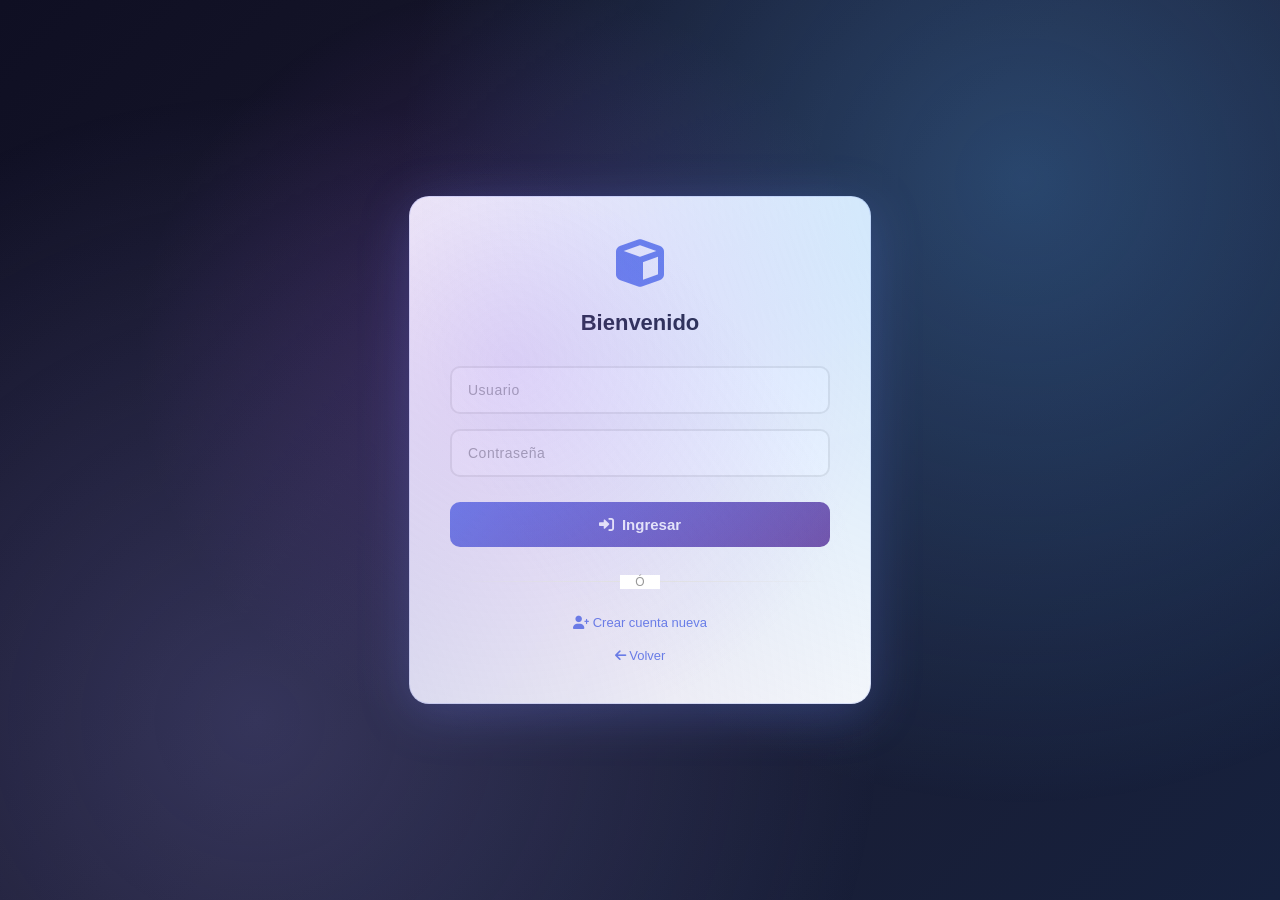
==== ingreso.html @ 23f72bc3 "Cambios agregue ingreso.html y ahgregue historial" ====
<!DOCTYPE html>
<html lang="es">

<head>
    <meta charset="UTF-8">
    <meta name="viewport" content="width=device-width, initial-scale=1.0">
    <title>Ingreso - Vector Prisma</title>
    <!--Estilos para concordancia-->
    <link rel="stylesheet" href="index.css">
    <link rel="stylesheet" href="animacion_index.css">
    <link rel="stylesheet" href="Sender.css">
    <link rel="stylesheet" href="Registro_usuario.css">
    
    <!-- Font Awesome para íconos -->
    <link rel="stylesheet" href="https://cdnjs.cloudflare.com/ajax/libs/font-awesome/6.0.0/css/all.min.css">
    
    <style>
        body.seccion-entrada {
            display: flex;
            justify-content: center;
            align-items: center;
            min-height: 100vh;
            background: linear-gradient(135deg, #0f0f23 0%, #1a1a2e 50%, #16213e 100%);
        }
        
        .contenedor_ingreso {
            background: rgba(255, 255, 255, 0.98);
            padding: 40px;
            border-radius: 20px;
            box-shadow: 0 10px 50px rgba(102, 126, 234, 0.3);
            width: 100%;
            max-width: 380px;
            text-align: center;
            border: 1px solid rgba(102, 126, 234, 0.2);
        }
        
        .contenedor_ingreso .logo {
            font-size: 48px;
            color: #667eea;
            margin-bottom: 10px;
        }
        
        .contenedor_ingreso h2 {
            color: #1a1a2e;
            margin-bottom: 30px;
            font-size: 22px;
            font-weight: 600;
        }
        
        .contenedor_ingreso .chat_input {
            width: 100%;
            padding: 14px 16px;
            margin-bottom: 15px;
            border: 2px solid #e8e8e8;
            border-radius: 10px;
            font-size: 14px;
            transition: all 0.3s ease;
            box-sizing: border-box;
            background: #fff;
            color: #1a1a2e;
        }
        
        .contenedor_ingreso .chat_input:focus {
            border-color: #667eea;
            outline: none;
            box-shadow: 0 0 0 3px rgba(102, 126, 234, 0.15);
            background: #fff;
        }
        
        .contenedor_ingreso .chat_input::placeholder {
            color: #aaa;
        }
        
        .contenedor_ingreso .boton-ingresar {
            width: 100%;
            padding: 14px;
            background: linear-gradient(135deg, #667eea 0%, #764ba2 100%);
            color: white;
            border: none;
            border-radius: 10px;
            font-size: 15px;
            font-weight: 600;
            cursor: pointer;
            transition: all 0.3s ease;
            margin-top: 10px;
            display: flex;
            align-items: center;
            justify-content: center;
            gap: 8px;
        }
        
        .contenedor_ingreso .boton-ingresar:hover {
            transform: translateY(-2px);
            box-shadow: 0 5px 20px rgba(102, 126, 234, 0.4);
        }
        
        .contenedor_ingreso .boton-ingresar:active {
            transform: translateY(0);
        }
        
        .contenedor_ingreso .boton-ingresar:disabled {
            background: #ccc;
            cursor: not-allowed;
            transform: none;
            box-shadow: none;
        }
        
        .contenedor_ingreso a {
            display: block;
            text-align: center;
            font-size: 13px;
            color: #667eea;
            text-decoration: none;
            margin-top: 18px;
            transition: color 0.3s ease;
            font-weight: 500;
        }
        
        .contenedor_ingreso a:hover {
            color: #764ba2;
            text-decoration: underline;
        }
        
        .contenedor_ingreso .divider {
            margin: 25px 0;
            position: relative;
            text-align: center;
        }
        
        .contenedor_ingreso .divider::before {
            content: '';
            position: absolute;
            left: 0;
            top: 50%;
            width: 100%;
            height: 1px;
            background: linear-gradient(90deg, transparent, #e0e0e0, transparent);
        }
        
        .contenedor_ingreso .divider span {
            background: #fff;
            padding: 0 15px;
            color: #999;
            font-size: 12px;
            position: relative;
        }
        
        .contenedor_ingreso .mensaje-error {
            color: #e74c3c;
            font-size: 13px;
            margin-bottom: 15px;
            padding: 10px;
            border-radius: 8px;
            background: rgba(231, 76, 60, 0.1);
            display: none;
        }
        
        .contenedor_ingreso .mensaje-error.visible {
            display: block;
        }
        
        .contenedor_ingreso .loading {
            display: inline-block;
            width: 16px;
            height: 16px;
            border: 2px solid #ffffff;
            border-radius: 50%;
            border-top-color: transparent;
            animation: spin 0.8s linear infinite;
        }
        
        @keyframes spin {
            to { transform: rotate(360deg); }
        }
    </style>
</head>

<body class="seccion-entrada">
    
    <div id="sistema_operativo"></div>
    <div class="contenedor_ingreso">
        <div class="logo">
            <i class="fas fa-cube"></i>
        </div>
        <h2>Bienvenido</h2>
        
        <div id="mensaje-error" class="mensaje-error"></div>
        
        <input type="text" id="ingreso_usuario" placeholder="Usuario" class="chat_input">
        <input type="password" id="ingreso_pass" placeholder="Contraseña" class="chat_input">

        <button id="boton-ingresar" class="boton-ingresar" onclick="ejecutarIngreso()">
            <i class="fas fa-sign-in-alt"></i> <span>Ingresar</span>
        </button>

        <div class="divider">
            <span>Ó</span>
        </div>

        <a href="Registro_usuario.html">
            <i class="fas fa-user-plus"></i> Crear cuenta nueva
        </a>
        
        <a href="index.html">
            <i class="fas fa-arrow-left"></i> Volver
        </a>
    </div>
    
    <script src="conexionbdAdominio.js"></script>
    <script>
        async function ejecutarIngreso() {
            const usuario = document.getElementById('ingreso_usuario').value.trim();
            const pass = document.getElementById('ingreso_pass').value.trim();
            const boton = document.getElementById('boton-ingresar');
            const mensajeError = document.getElementById('mensaje-error');
            
            // Resetear mensaje de error
            mensajeError.classList.remove('visible');
            mensajeError.textContent = '';
            
            if (!usuario || !pass) {
                mensajeError.textContent = 'Por favor complete todos los campos';
                mensajeError.classList.add('visible');
                return;
            }
            
            // Mostrar estado de carga
            boton.disabled = true;
            boton.innerHTML = '<span class="loading"></span> Verificando...';
            
            try {
                // Verificar credenciales usando la función de la base de datos
                const esValido = await window.verificarCredenciales(usuario, pass);
                
                if (esValido) {
                    // Credenciales correctas - redirigir
                    window.location.href = 'index.html';
                } else {
                    // Credenciales incorrectas
                    mensajeError.textContent = 'Usuario o contraseña incorrectos';
                    mensajeError.classList.add('visible');
                }
            } catch (error) {
                console.error('Error en el login:', error);
                mensajeError.textContent = 'Error de conexión. Por favor intente más tarde.';
                mensajeError.classList.add('visible');
            } finally {
                // Restaurar botón
                boton.disabled = false;
                boton.innerHTML = '<i class="fas fa-sign-in-alt"></i> <span>Ingresar</span>';
            }
        }
        
        // Permitir enter para enviar
        document.getElementById('ingreso_pass').addEventListener('keypress', function(e) {
            if (e.key === 'Enter') {
                ejecutarIngreso();
            }
        });
        
        // También permitir enter en el usuario
        document.getElementById('ingreso_usuario').addEventListener('keypress', function(e) {
            if (e.key === 'Enter') {
                ejecutarIngreso();
            }
        });
    </script>
</body>

</html>
---- index.css ----
/* ========================
   ESTILOS PRINCIPALES - Vector Prisma
   Paleta de colores: Gradientes modernos con efectos 3D
   ======================== */

body {
    margin: 0;
    height: 100vh;
    background: linear-gradient(135deg, #0f0c29 0%, #302b63 50%, #24243e 100%);
    background-size: 400% 400%;
    animation: gradientShift 15s ease infinite;
    overflow-x: hidden;
    font-family: 'Segoe UI', 'Roboto', Tahoma, Verdana, sans-serif;
}

/* Animación de gradiente de fondo */
@keyframes gradientShift {
    0% {
        background-position: 0% 50%;
    }

    50% {
        background-position: 100% 50%;
    }

    100% {
        background-position: 0% 50%;
    }
}

/* Animación slideUp */
@keyframes slideUp {
    from {
        opacity: 0;
        transform: translateY(20px);
    }

    to {
        opacity: 1;
        transform: translateY(0);
    }
}

/* Partículas flotantes de fondo */
body::before {
    content: '';
    position: fixed;
    top: 0;
    left: 0;
    width: 100%;
    height: 100%;
    background:
        radial-gradient(circle at 20% 80%, rgba(120, 119, 198, 0.3) 0%, transparent 50%),
        radial-gradient(circle at 80% 20%, rgba(79, 172, 254, 0.3) 0%, transparent 50%),
        radial-gradient(circle at 40% 40%, rgba(168, 85, 247, 0.2) 0%, transparent 40%);
    pointer-events: none;
    z-index: 0;
}

/* Estado de conexión */
#estado {
    position: fixed;
    top: 20px;
    right: 20px;
    padding: 10px 25px;
    background: linear-gradient(135deg, #ff6b6b, #ee5a5a);
    color: white;
    font-weight: 700;
    font-size: 0.9em;
    border-radius: 25px;
    box-shadow: 0 4px 15px rgba(255, 107, 107, 0.4);
    z-index: 1001;
    text-transform: uppercase;
    letter-spacing: 1px;
}

/* Contenedor principal - MODIFICADO para mejor distribución vertical */
#interfaz-operativa {
    position: fixed;
    top: 0;
    left: 0;
    width: 100%;
    height: 100vh;
    display: flex;
    flex-direction: column;
    justify-content: flex-start;
    align-items: center;
    padding-top: 80px;
    padding-bottom: 120px;
    box-sizing: border-box;
}

/* ========================
   BOTÓN DE REGISTRO
   ======================== */

.boton-registro-destacado {
    position: fixed;
    top: 25px;
    left: 25px;
    display: flex;
    align-items: center;
    gap: 10px;
    padding: 14px 28px;
    font-size: 0.95em;
    font-weight: 700;
    color: white;
    background: linear-gradient(135deg, #667eea 0%, #764ba2 100%);
    border: none;
    border-radius: 50px;
    cursor: pointer;
    transition: all 0.3s ease;
    box-shadow: 0 6px 20px rgba(102, 126, 234, 0.5);
    z-index: 1000;
}

.boton-registro-destacado:hover {
    transform: translateY(-3px);
    box-shadow: 0 12px 35px rgba(102, 126, 234, 0.7);
}

.boton-registro-destacado i {
    font-size: 1.1em;
}

/* ========================
   PANEL DE RESPUESTAS - CORREGIDO: arriba, grande y centrado
   ======================== */

.Panel_Answers {
    position: fixed;
    top: 50%;
    left: 50%;
    transform: translate(-50%, -50%);
    width: 100%;
    max-width: 800px;
    max-height: 80vh;
    overflow-y: auto;
    padding: 35px;
    background: linear-gradient(135deg, rgba(45, 45, 80, 0.98) 0%, rgba(30, 30, 60, 0.98) 100%);
    backdrop-filter: blur(20px);
    border-radius: 25px;
    border: 2px solid rgba(102, 126, 234, 0.4);
    box-shadow: 0 20px 60px rgba(0, 0, 0, 0.6);
    display: none;
    z-index: 998;
    animation: slideIn 0.4s ease-out;
}

@keyframes slideIn {
    from {
        opacity: 0;
        transform: translate(-50%, -50%) scale(0.9);
    }

    to {
        opacity: 1;
        transform: translate(-50%, -50%) scale(1);
    }
}

.Panel_Answers::-webkit-scrollbar {
    width: 10px;
}

.Panel_Answers::-webkit-scrollbar-track {
    background: rgba(255, 255, 255, 0.1);
    border-radius: 5px;
}

.Panel_Answers::-webkit-scrollbar-thumb {
    background: linear-gradient(135deg, #667eea, #764ba2);
    border-radius: 5px;
}

.Identificador_tarea {
    font-size: 18px;
    font-weight: 500;
    color: #fff;
    padding-bottom: 15px;
    border-bottom: 2px solid rgba(255, 255, 255, 0.2);
    line-height: 1.8;
    white-space: pre-wrap;
    word-wrap: break-word;
}

/* ========================
   CONTENEDOR DE CHAT
   ======================== */

.contenedor_chat {
    position: relative;
    display: flex;
    align-items: center;
    gap: 10px;
    width: 120%;
    max-width: 800px;
    padding: 10px 2px 1px 2px;
    background: linear-gradient(135deg, rgba(255, 255, 255, 0.18) 0%, rgba(255, 255, 255, 0.1) 100%);
    backdrop-filter: blur(20px);
    border-radius: 60px;
    border: 1px solid rgba(255, 255, 255, 0.25);
    box-shadow: 0 10px 40px rgba(0, 0, 0, 0.4);
    margin-top: 550px;
    /*Variable para bajar el cuadro de escribir de usuario en la pantalla*/
    margin-left: 30%;
    pointer-events: auto;
    animation: slideUp 0.4s ease-out;
}

.contenedor_chat:hover {
    box-shadow: 0 15px 50px rgba(0, 0, 0, 0.5);
    transform: translateY(-3px);
    border-color: rgba(255, 255, 255, 0.4);
}

/* Contenedor del input */
.Contain_Input_chat {
    flex: 1;
    width: 100%;
    position: relative;
}

/* Contenedor principal de la barra (el óvalo) */
.input_container {
    display: flex;
    align-items: center;
    background: rgba(255, 255, 255, 0.07);
    /* Efecto cristal */
    backdrop-filter: blur(15px);
    /* Desfoque de fondo */
    border: 1px solid rgba(255, 255, 255, 0.15);
    border-radius: 40px;
    padding: 8px 25px;
    box-shadow: 0 8px 32px 0 rgba(0, 0, 0, 0.37);
    transition: all 0.3s ease;
}

/* Mejora al pasar el mouse o escribir */
.input_container:focus-within {
    background: rgba(255, 255, 255, 0.12);
    border: 1px solid rgba(255, 255, 255, 0.3);
    box-shadow: 0 8px 32px 0 rgba(100, 100, 255, 0.2);
    /* Brillo sutil azulado */
}

/* Tu input con altura reducida */
.chat_input {
    flex: 1;
    width: 100%;
    padding: 10px 0;
    /* Reducimos de 15px a 8px para que sea más delgado */
    border: none;
    background: transparent;
    font-size: 15px;
    /* Un poco más pequeño para mantener la proporción */
    font-family: 'Segoe UI', sans-serif;
    outline: none;
    color: #ffffff;
    letter-spacing: 0.5px;
}

.chat_input::placeholder {
    color: rgba(255, 255, 255, 0.4);
    font-weight: 300;
}

/* ========================
   BOTÓN DE ENVIAR
   ======================== */

.boton_de_chat {
    display: flex;
    align-items: center;
    justify-content: center;
    width: 50px;
    /* Un poco más pequeño para ser discreto */
    height: 50px;
    padding: 0;
    /* Púrpura elegante y profundo */
    background: linear-gradient(135deg, #6a1b9a 0%, #4a148c 100%);
    color: rgba(255, 255, 255, 0.9);
    /* Blanco ligeramente transparente */
    border: none;
    border-radius: 50%;
    font-size: 20px;
    font-weight: 500;
    cursor: pointer;
    transition: all 0.4s ease;
    /* Transición más lenta y suave */
    /* Sombra más sutil y oscura */
    box-shadow: 0 4px 12px rgba(74, 20, 140, 0.3);
    flex-shrink: 0;
    transform: translate(-12px, -5px);
}

.boton_de_chat:hover {
   
    transform: translate(-8px, -7px) scale(1.05); /*Transformacion o movimiento del boton de chat*/
    background: linear-gradient(135deg, #7b1fa2 0%, #6a1b9a 100%);
    box-shadow: 0 6px 15px rgba(74, 20, 140, 0.4);
}

.boton_de_chat:active {
    transform: scale(0.98);
}

.boton_de_chat:disabled {
    opacity: 0.4;
    cursor: not-allowed;
    filter: grayscale(100%);
    /* Lo hace gris cuando no está disponible */
}

/* ========================
   HISTORIAL DE CHAT (opcional)
   ======================== */

#historial-chat {
    width: 90%;
    max-width: 650px;
    max-height: 200px;
    overflow-y: auto;
    margin-bottom: 15px;
    padding: 15px;
    color: rgba(255, 255, 255, 0.9);
    font-size: 14px;
    background: rgba(0, 0, 0, 0.2);
    border-radius: 15px;
    backdrop-filter: blur(5px);
    display: none;
    /* Oculto por defecto, actívalo si lo necesitas */
}

#historial-chat::-webkit-scrollbar {
    width: 6px;
}

#historial-chat::-webkit-scrollbar-track {
    background: rgba(255, 255, 255, 0.1);
    border-radius: 3px;
}

#historial-chat::-webkit-scrollbar-thumb {
    background: rgba(255, 255, 255, 0.3);
    border-radius: 3px;
}
---- animacion_index.css ----
/* Animación index - Estilos complementarios */
/* Los estilos principales están en index.css */

/* Este archivo puede contener animaciones adicionales si es necesario */
---- Sender.css ----
#interfaz-operativa-sender {
    display: flex;
    flex-direction: column;
    align-items: center;
    justify-content: flex-end;
    width: 100%;
    min-height: 100vh;
    box-sizing: border-box;
}

/* Área de mensajes */
.chat_mensajes {
    display: none;
}
---- Registro_usuario.css ----
/* ========================
   Registro_usuario.css
   Estilos modernos con efectos 3D
   ======================== */

.seccion-entrada {
    display: flex;
    justify-content: center;
    align-items: center;
    height: 100vh;
    background: linear-gradient(135deg, #0f0c29 0%, #302b63 50%, #24243e 100%);
    background-size: 400% 400%;
    animation: gradientShift 15s ease infinite;
}

@keyframes gradientShift {
    0% { background-position: 0% 50%; }
    50% { background-position: 100% 50%; }
    100% { background-position: 0% 50%; }
}

.contenedor_registro {
    background: linear-gradient(135deg, 
        rgba(255, 255, 255, 0.05) 0%, 
        rgba(255, 255, 255, 0.02) 100%);
    backdrop-filter: blur(30px);
    -webkit-backdrop-filter: blur(30px);
    padding: 40px;
    border-radius: 25px;
    border: 1px solid rgba(255, 255, 255, 0.1);
    box-shadow: 
        0 15px 50px rgba(0, 0, 0, 0.5),
        0 8px 20px rgba(102, 126, 234, 0.3),
        inset 0 1px 0 rgba(255, 255, 255, 0.1);
    display: flex;
    flex-direction: column;
    gap: 15px;
    width: 90%;
    max-width: 350px;
    position: absolute;
    top: 50%;
    left: 50%;
    transform: translate(-50%, -50%);
}

.contenedor_registro h3 {
    color: #fff;
    text-align: center;
    margin: 0 0 20px 0;
    text-shadow: 0 1px 2px rgba(0, 0, 0, 0.3);
}

.contenedor_registro input {
    width: 100%;
    padding: 15px 20px;
    border: none;
    border-radius: 50px;
    background: rgba(255, 255, 255, 0.1);
    color: #fff;
    font-size: 14px;
    outline: none;
    box-sizing: border-box;
    transition: all 0.3s ease;
}

.contenedor_registro input::placeholder {
    color: rgba(255, 255, 255, 0.5);
}

.contenedor_registro input:focus {
    background: rgba(255, 255, 255, 0.2);
    box-shadow: 0 0 0 3px rgba(102, 126, 234, 0.3);
}

.contenedor_registro button {
    padding: 15px 30px;
    background: linear-gradient(135deg, #667eea 0%, #764ba2 100%);
    color: white;
    border: none;
    border-radius: 50px;
    font-size: 16px;
    font-weight: 600;
    cursor: pointer;
    transition: all 0.3s ease;
    box-shadow: 0 4px 15px rgba(102, 126, 234, 0.4);
}

.contenedor_registro button:hover {
    transform: translateY(-2px);
    box-shadow: 0 6px 20px rgba(102, 126, 234, 0.6);
}

.contenedor_registro a {
    text-align: center;
    color: rgba(255, 255, 255, 0.7);
    text-decoration: none;
    font-size: 14px;
    transition: color 0.3s ease;
}

.contenedor_registro a:hover {
    color: #fff;
}
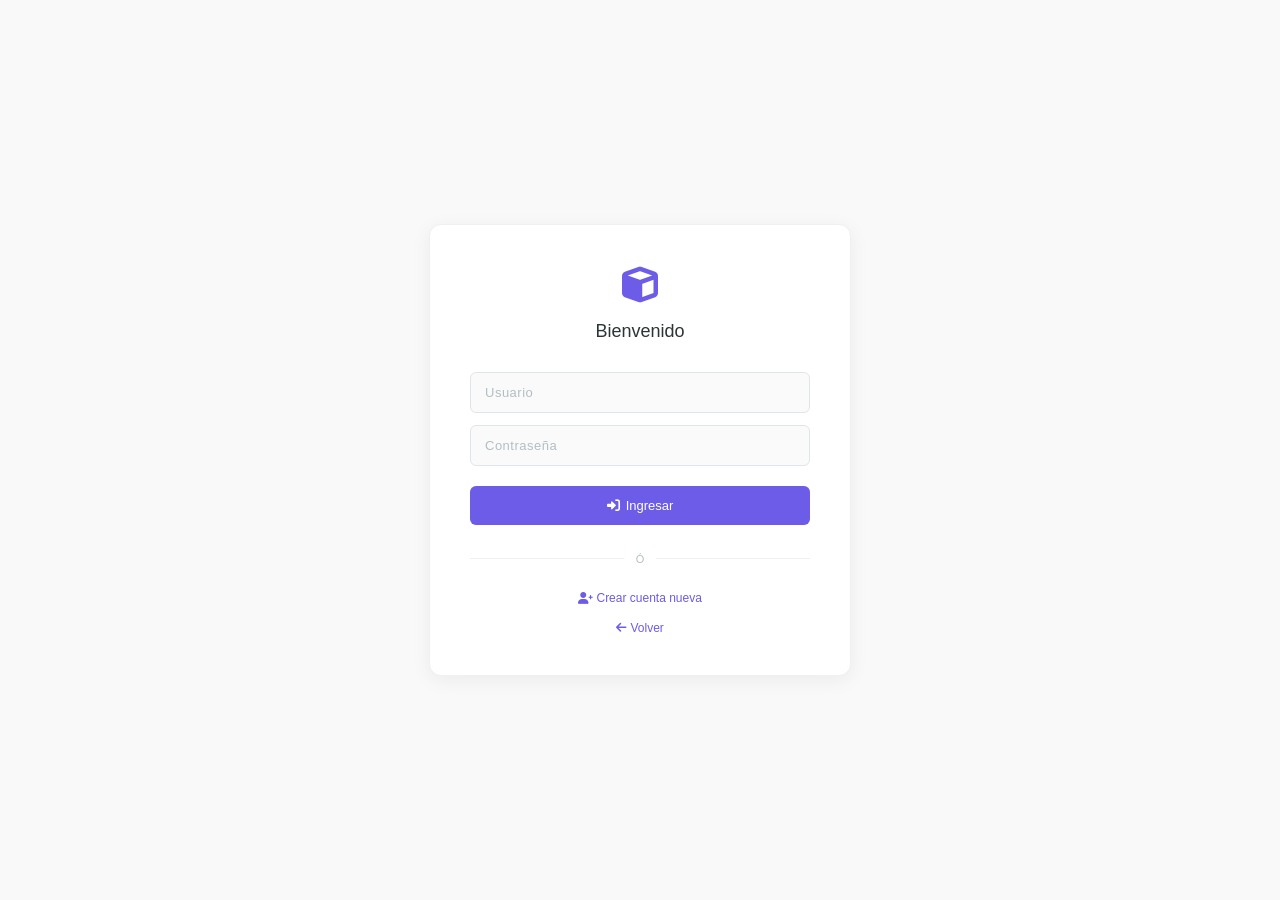
==== commit 3fec2d4d: "Cambios en el diseno" ====
--- a/ingreso.html
+++ b/ingreso.html
@@ -20,109 +20,99 @@
             justify-content: center;
             align-items: center;
             min-height: 100vh;
-            background: linear-gradient(135deg, #0f0f23 0%, #1a1a2e 50%, #16213e 100%);
+            background: #f9f9f9;
         }
         
         .contenedor_ingreso {
-            background: rgba(255, 255, 255, 0.98);
+            background: #ffffff;
             padding: 40px;
-            border-radius: 20px;
-            box-shadow: 0 10px 50px rgba(102, 126, 234, 0.3);
-            width: 100%;
-            max-width: 380px;
+            border-radius: 12px;
+            box-shadow: 0 4px 20px rgba(0, 0, 0, 0.06);
+            width: 100%;
+            max-width: 340px;
             text-align: center;
-            border: 1px solid rgba(102, 126, 234, 0.2);
+            border: 1px solid #f0f0f0;
         }
         
         .contenedor_ingreso .logo {
-            font-size: 48px;
-            color: #667eea;
-            margin-bottom: 10px;
+            font-size: 36px;
+            color: #6c5ce7;
+            margin-bottom: 8px;
         }
         
         .contenedor_ingreso h2 {
-            color: #1a1a2e;
+            color: #2d3436;
             margin-bottom: 30px;
-            font-size: 22px;
-            font-weight: 600;
+            font-size: 18px;
+            font-weight: 500;
         }
         
         .contenedor_ingreso .chat_input {
             width: 100%;
-            padding: 14px 16px;
-            margin-bottom: 15px;
-            border: 2px solid #e8e8e8;
-            border-radius: 10px;
-            font-size: 14px;
-            transition: all 0.3s ease;
+            padding: 12px 14px;
+            margin-bottom: 12px;
+            border: 1px solid #dfe6e9;
+            border-radius: 6px;
+            font-size: 13px;
+            transition: all 0.2s;
             box-sizing: border-box;
+            background: #fafafa;
+            color: #2d3436;
+        }
+        
+        .contenedor_ingreso .chat_input:focus {
+            border-color: #6c5ce7;
+            outline: none;
             background: #fff;
-            color: #1a1a2e;
-        }
-        
-        .contenedor_ingreso .chat_input:focus {
-            border-color: #667eea;
-            outline: none;
-            box-shadow: 0 0 0 3px rgba(102, 126, 234, 0.15);
-            background: #fff;
         }
         
         .contenedor_ingreso .chat_input::placeholder {
-            color: #aaa;
+            color: #b2bec3;
         }
         
         .contenedor_ingreso .boton-ingresar {
             width: 100%;
-            padding: 14px;
-            background: linear-gradient(135deg, #667eea 0%, #764ba2 100%);
+            padding: 12px;
+            background: #6c5ce7;
             color: white;
             border: none;
-            border-radius: 10px;
-            font-size: 15px;
-            font-weight: 600;
+            border-radius: 6px;
+            font-size: 13px;
+            font-weight: 500;
             cursor: pointer;
-            transition: all 0.3s ease;
-            margin-top: 10px;
+            transition: all 0.2s;
+            margin-top: 8px;
             display: flex;
             align-items: center;
             justify-content: center;
-            gap: 8px;
+            gap: 6px;
         }
         
         .contenedor_ingreso .boton-ingresar:hover {
-            transform: translateY(-2px);
-            box-shadow: 0 5px 20px rgba(102, 126, 234, 0.4);
-        }
-        
-        .contenedor_ingreso .boton-ingresar:active {
-            transform: translateY(0);
+            background: #5b4cdb;
         }
         
         .contenedor_ingreso .boton-ingresar:disabled {
-            background: #ccc;
+            background: #b2bec3;
             cursor: not-allowed;
-            transform: none;
-            box-shadow: none;
         }
         
         .contenedor_ingreso a {
             display: block;
             text-align: center;
-            font-size: 13px;
-            color: #667eea;
+            font-size: 12px;
+            color: #6c5ce7;
             text-decoration: none;
-            margin-top: 18px;
-            transition: color 0.3s ease;
-            font-weight: 500;
+            margin-top: 16px;
+            transition: color 0.2s;
         }
         
         .contenedor_ingreso a:hover {
-            color: #764ba2;
-            text-decoration: underline;
+            color: #5b4cdb;
         }
         
         .contenedor_ingreso .divider {
-            margin: 25px 0;
+            margin: 24px 0;
             position: relative;
             text-align: center;
         }
@@ -134,24 +124,24 @@
             top: 50%;
             width: 100%;
             height: 1px;
-            background: linear-gradient(90deg, transparent, #e0e0e0, transparent);
+            background: #f0f0f0;
         }
         
         .contenedor_ingreso .divider span {
             background: #fff;
-            padding: 0 15px;
-            color: #999;
+            padding: 0 12px;
+            color: #b2bec3;
+            font-size: 11px;
+            position: relative;
+        }
+        
+        .contenedor_ingreso .mensaje-error {
+            color: #d63031;
             font-size: 12px;
-            position: relative;
-        }
-        
-        .contenedor_ingreso .mensaje-error {
-            color: #e74c3c;
-            font-size: 13px;
-            margin-bottom: 15px;
+            margin-bottom: 12px;
             padding: 10px;
-            border-radius: 8px;
-            background: rgba(231, 76, 60, 0.1);
+            border-radius: 6px;
+            background: #fff5f5;
             display: none;
         }
         
@@ -161,8 +151,8 @@
         
         .contenedor_ingreso .loading {
             display: inline-block;
-            width: 16px;
-            height: 16px;
+            width: 14px;
+            height: 14px;
             border: 2px solid #ffffff;
             border-radius: 50%;
             border-top-color: transparent;
@@ -233,6 +223,13 @@
                 const esValido = await window.verificarCredenciales(usuario, pass);
                 
                 if (esValido) {
+                    // Actualizar UI
+                    if (window.GestorConversaciones && window.GestorConversaciones.recargarParaUsuario) {
+                        window.GestorConversaciones.recargarParaUsuario();
+                    }
+                    if (window.BarraTokens && window.BarraTokens.actualizarBotonIngreso) {
+                        window.BarraTokens.actualizarBotonIngreso();
+                    }
                     // Credenciales correctas - redirigir
                     window.location.href = 'index.html';
                 } else {
--- a/index.css
+++ b/index.css
@@ -1,31 +1,14 @@
 /* ========================
    ESTILOS PRINCIPALES - Vector Prisma
-   Paleta de colores: Gradientes modernos con efectos 3D
+   Paleta minimalista: #6c5ce7 (primary), #2d3436 (texto), #f9f9f9 (fondo)
    ======================== */
 
 body {
     margin: 0;
     height: 100vh;
-    background: linear-gradient(135deg, #0f0c29 0%, #302b63 50%, #24243e 100%);
-    background-size: 400% 400%;
-    animation: gradientShift 15s ease infinite;
+    background: #f9f9f9;
     overflow-x: hidden;
     font-family: 'Segoe UI', 'Roboto', Tahoma, Verdana, sans-serif;
-}
-
-/* Animación de gradiente de fondo */
-@keyframes gradientShift {
-    0% {
-        background-position: 0% 50%;
-    }
-
-    50% {
-        background-position: 100% 50%;
-    }
-
-    100% {
-        background-position: 0% 50%;
-    }
 }
 
 /* Animación slideUp */
@@ -49,10 +32,7 @@
     left: 0;
     width: 100%;
     height: 100%;
-    background:
-        radial-gradient(circle at 20% 80%, rgba(120, 119, 198, 0.3) 0%, transparent 50%),
-        radial-gradient(circle at 80% 20%, rgba(79, 172, 254, 0.3) 0%, transparent 50%),
-        radial-gradient(circle at 40% 40%, rgba(168, 85, 247, 0.2) 0%, transparent 40%);
+    background: transparent;
     pointer-events: none;
     z-index: 0;
 }
@@ -63,7 +43,7 @@
     top: 20px;
     right: 20px;
     padding: 10px 25px;
-    background: linear-gradient(135deg, #ff6b6b, #ee5a5a);
+    background: #f0f0f0;
     color: white;
     font-weight: 700;
     font-size: 0.9em;
@@ -96,31 +76,32 @@
 
 .boton-registro-destacado {
     position: fixed;
-    top: 25px;
-    left: 25px;
-    display: flex;
-    align-items: center;
-    gap: 10px;
-    padding: 14px 28px;
-    font-size: 0.95em;
-    font-weight: 700;
-    color: white;
-    background: linear-gradient(135deg, #667eea 0%, #764ba2 100%);
-    border: none;
-    border-radius: 50px;
+    top: 20px;
+    right: 20px;
+    display: flex;
+    align-items: center;
+    gap: 8px;
+    padding: 10px 18px;
+    font-size: 12px;
+    font-weight: 500;
+    color: #2d3436;
+    background: #ffffff;
+    border: 1px solid #dfe6e9;
+    border-radius: 6px;
     cursor: pointer;
-    transition: all 0.3s ease;
-    box-shadow: 0 6px 20px rgba(102, 126, 234, 0.5);
+    transition: all 0.2s ease;
+    box-shadow: 0 2px 8px rgba(0, 0, 0, 0.04);
     z-index: 1000;
 }
 
 .boton-registro-destacado:hover {
-    transform: translateY(-3px);
-    box-shadow: 0 12px 35px rgba(102, 126, 234, 0.7);
+    background: #6c5ce7;
+    color: #ffffff;
+    border-color: #6c5ce7;
 }
 
 .boton-registro-destacado i {
-    font-size: 1.1em;
+    font-size: 12px;
 }
 
 /* ========================
@@ -137,7 +118,7 @@
     max-height: 80vh;
     overflow-y: auto;
     padding: 35px;
-    background: linear-gradient(135deg, rgba(45, 45, 80, 0.98) 0%, rgba(30, 30, 60, 0.98) 100%);
+    background: #ffffff;
     backdrop-filter: blur(20px);
     border-radius: 25px;
     border: 2px solid rgba(102, 126, 234, 0.4);
@@ -169,7 +150,7 @@
 }
 
 .Panel_Answers::-webkit-scrollbar-thumb {
-    background: linear-gradient(135deg, #667eea, #764ba2);
+    background: #dfe6e9;
     border-radius: 5px;
 }
 
@@ -195,23 +176,21 @@
     gap: 10px;
     width: 120%;
     max-width: 800px;
-    padding: 10px 2px 1px 2px;
-    background: linear-gradient(135deg, rgba(255, 255, 255, 0.18) 0%, rgba(255, 255, 255, 0.1) 100%);
-    backdrop-filter: blur(20px);
-    border-radius: 60px;
-    border: 1px solid rgba(255, 255, 255, 0.25);
-    box-shadow: 0 10px 40px rgba(0, 0, 0, 0.4);
+    padding: 8px 15px;
+    background: #ffffff;
+    border-radius: 50px;
+    border: 1px solid #dfe6e9;
+    box-shadow: 0 4px 20px rgba(0, 0, 0, 0.08);
     margin-top: 550px;
-    /*Variable para bajar el cuadro de escribir de usuario en la pantalla*/
     margin-left: 30%;
     pointer-events: auto;
-    animation: slideUp 0.4s ease-out;
+    animation: slideUp 0.3s ease-out;
 }
 
 .contenedor_chat:hover {
-    box-shadow: 0 15px 50px rgba(0, 0, 0, 0.5);
-    transform: translateY(-3px);
-    border-color: rgba(255, 255, 255, 0.4);
+    box-shadow: 0 6px 25px rgba(0, 0, 0, 0.12);
+    transform: translateY(-2px);
+    border-color: #6c5ce7;
 }
 
 /* Contenedor del input */
@@ -248,57 +227,50 @@
 .chat_input {
     flex: 1;
     width: 100%;
-    padding: 10px 0;
-    /* Reducimos de 15px a 8px para que sea más delgado */
+    padding: 8px 0;
     border: none;
     background: transparent;
-    font-size: 15px;
-    /* Un poco más pequeño para mantener la proporción */
+    font-size: 14px;
     font-family: 'Segoe UI', sans-serif;
     outline: none;
+    color: #2d3436;
+    letter-spacing: 0.5px;
+}
+
+.chat_input::placeholder {
+    color: #b2bec3;
+    font-weight: 400;
+}
+
+/* ========================
+   BOTÓN DE ENVIAR
+   ======================== */
+
+.boton_de_chat {
+    display: flex;
+    align-items: center;
+    justify-content: center;
+    width: 36px;
+    height: 36px;
+    padding: 0;
+    background: #6c5ce7;
     color: #ffffff;
-    letter-spacing: 0.5px;
-}
-
-.chat_input::placeholder {
-    color: rgba(255, 255, 255, 0.4);
-    font-weight: 300;
-}
-
-/* ========================
-   BOTÓN DE ENVIAR
-   ======================== */
-
-.boton_de_chat {
-    display: flex;
-    align-items: center;
-    justify-content: center;
-    width: 50px;
-    /* Un poco más pequeño para ser discreto */
-    height: 50px;
-    padding: 0;
-    /* Púrpura elegante y profundo */
-    background: linear-gradient(135deg, #6a1b9a 0%, #4a148c 100%);
-    color: rgba(255, 255, 255, 0.9);
-    /* Blanco ligeramente transparente */
     border: none;
     border-radius: 50%;
-    font-size: 20px;
+    font-size: 14px;
     font-weight: 500;
     cursor: pointer;
-    transition: all 0.4s ease;
-    /* Transición más lenta y suave */
-    /* Sombra más sutil y oscura */
-    box-shadow: 0 4px 12px rgba(74, 20, 140, 0.3);
+    transition: all 0.2s ease;
+    box-shadow: 0 2px 8px rgba(108, 92, 231, 0.3);
     flex-shrink: 0;
-    transform: translate(-12px, -5px);
+    transform: translate(-8px, -3px);
 }
 
 .boton_de_chat:hover {
    
-    transform: translate(-8px, -7px) scale(1.05); /*Transformacion o movimiento del boton de chat*/
-    background: linear-gradient(135deg, #7b1fa2 0%, #6a1b9a 100%);
-    box-shadow: 0 6px 15px rgba(74, 20, 140, 0.4);
+    transform: translate(-8px, -5px) scale(1.05);
+    background: #5b4cdb;
+    box-shadow: 0 4px 12px rgba(108, 92, 231, 0.4);
 }
 
 .boton_de_chat:active {
--- a/Registro_usuario.css
+++ b/Registro_usuario.css
@@ -1,103 +1,78 @@
-/* ========================
-   Registro_usuario.css
-   Estilos modernos con efectos 3D
-   ======================== */
-
-.seccion-entrada {
-    display: flex;
-    justify-content: center;
-    align-items: center;
-    height: 100vh;
-    background: linear-gradient(135deg, #0f0c29 0%, #302b63 50%, #24243e 100%);
-    background-size: 400% 400%;
-    animation: gradientShift 15s ease infinite;
-}
-
-@keyframes gradientShift {
-    0% { background-position: 0% 50%; }
-    50% { background-position: 100% 50%; }
-    100% { background-position: 0% 50%; }
-}
-
+/* Registro de usuario - Estilo Minimalista */
 .contenedor_registro {
-    background: linear-gradient(135deg, 
-        rgba(255, 255, 255, 0.05) 0%, 
-        rgba(255, 255, 255, 0.02) 100%);
-    backdrop-filter: blur(30px);
-    -webkit-backdrop-filter: blur(30px);
+    background: #ffffff;
     padding: 40px;
-    border-radius: 25px;
-    border: 1px solid rgba(255, 255, 255, 0.1);
-    box-shadow: 
-        0 15px 50px rgba(0, 0, 0, 0.5),
-        0 8px 20px rgba(102, 126, 234, 0.3),
-        inset 0 1px 0 rgba(255, 255, 255, 0.1);
-    display: flex;
-    flex-direction: column;
-    gap: 15px;
-    width: 90%;
-    max-width: 350px;
-    position: absolute;
-    top: 50%;
-    left: 50%;
-    transform: translate(-50%, -50%);
+    border-radius: 12px;
+    box-shadow: 0 4px 20px rgba(0, 0, 0, 0.06);
+    width: 100%;
+    max-width: 340px;
+    text-align: center;
+    border: 1px solid #f0f0f0;
+    margin: auto;
 }
 
 .contenedor_registro h3 {
-    color: #fff;
-    text-align: center;
-    margin: 0 0 20px 0;
-    text-shadow: 0 1px 2px rgba(0, 0, 0, 0.3);
+    color: #2d3436;
+    margin-bottom: 30px;
+    font-size: 18px;
+    font-weight: 500;
 }
 
-.contenedor_registro input {
+.contenedor_registro .chat_input {
     width: 100%;
-    padding: 15px 20px;
-    border: none;
-    border-radius: 50px;
-    background: rgba(255, 255, 255, 0.1);
-    color: #fff;
-    font-size: 14px;
-    outline: none;
+    padding: 12px 14px;
+    margin-bottom: 12px;
+    border: 1px solid #dfe6e9;
+    border-radius: 6px;
+    font-size: 13px;
+    transition: all 0.2s;
     box-sizing: border-box;
-    transition: all 0.3s ease;
+    background: #fafafa;
+    color: #2d3436;
 }
 
-.contenedor_registro input::placeholder {
-    color: rgba(255, 255, 255, 0.5);
+.contenedor_registro .chat_input:focus {
+    border-color: #6c5ce7;
+    outline: none;
+    background: #fff;
 }
 
-.contenedor_registro input:focus {
-    background: rgba(255, 255, 255, 0.2);
-    box-shadow: 0 0 0 3px rgba(102, 126, 234, 0.3);
+.contenedor_registro .chat_input::placeholder {
+    color: #b2bec3;
 }
 
-.contenedor_registro button {
-    padding: 15px 30px;
-    background: linear-gradient(135deg, #667eea 0%, #764ba2 100%);
+.contenedor_registro .boton_de_chat {
+    width: 100%;
+    padding: 12px;
+    background: #6c5ce7;
     color: white;
     border: none;
-    border-radius: 50px;
-    font-size: 16px;
-    font-weight: 600;
+    border-radius: 6px;
+    font-size: 13px;
+    font-weight: 500;
     cursor: pointer;
-    transition: all 0.3s ease;
-    box-shadow: 0 4px 15px rgba(102, 126, 234, 0.4);
+    transition: all 0.2s;
+    margin: 0;
+    display: flex;
+    align-items: center;
+    justify-content: center;
+    gap: 6px;
 }
 
-.contenedor_registro button:hover {
-    transform: translateY(-2px);
-    box-shadow: 0 6px 20px rgba(102, 126, 234, 0.6);
+.contenedor_registro .boton_de_chat:hover {
+    background: #5b4cdb;
 }
 
 .contenedor_registro a {
+    display: block;
     text-align: center;
-    color: rgba(255, 255, 255, 0.7);
+    font-size: 12px;
+    color: #6c5ce7;
     text-decoration: none;
-    font-size: 14px;
-    transition: color 0.3s ease;
+    margin-top: 16px;
+    transition: color 0.2s;
 }
 
 .contenedor_registro a:hover {
-    color: #fff;
+    color: #5b4cdb;
 }
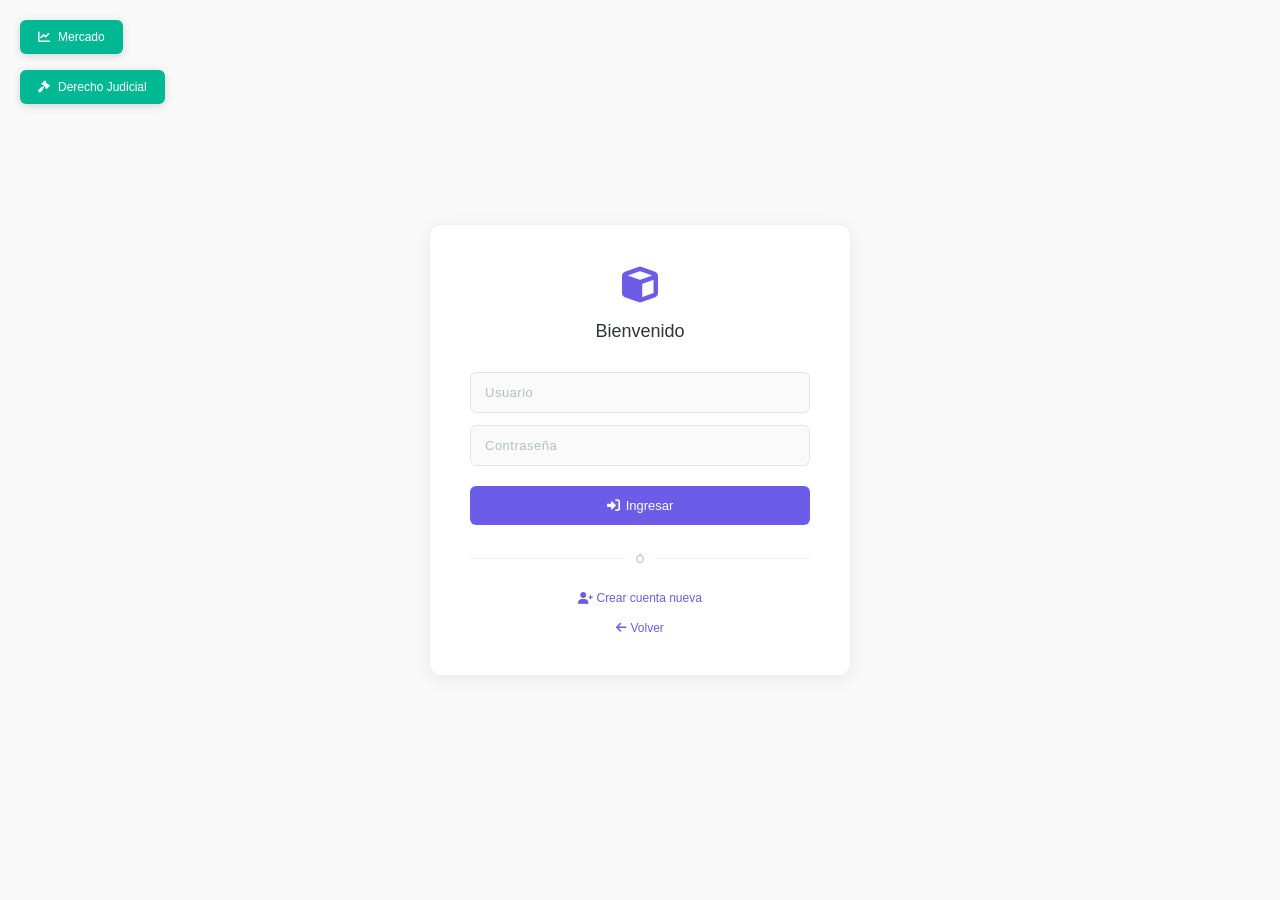
==== commit d87ffb34: "Cambios en derecho y en analsisi economico global" ====
--- a/ingreso.html
+++ b/ingreso.html
@@ -162,10 +162,46 @@
         @keyframes spin {
             to { transform: rotate(360deg); }
         }
+        
+        /* Botón de Mercado fijo */
+        .btn-mercado-fijo {
+            position: fixed;
+            top: 20px;
+            left: 20px;
+            display: flex;
+            align-items: center;
+            gap: 8px;
+            padding: 10px 18px;
+            font-size: 12px;
+            font-weight: 500;
+            color: #fff;
+            background: #00b894;
+            border: none;
+            border-radius: 6px;
+            cursor: pointer;
+            transition: all 0.2s ease;
+            box-shadow: 0 2px 8px rgba(0, 0, 0, 0.15);
+            z-index: 1000;
+        }
+        
+        .btn-mercado-fijo:hover {
+            background: #00a383;
+            transform: scale(1.05);
+        }
     </style>
 </head>
 
 <body class="seccion-entrada">
+    
+    <!-- Botón de mercado -->
+    <button class="btn-mercado-fijo" onclick="window.location.href='mercado.html'">
+        <i class="fas fa-chart-line"></i> Mercado
+    </button>
+    
+    <!-- Botón de derecho judicial -->
+    <button class="btn-mercado-fijo" style="top: 70px;" onclick="window.location.href='derechojudicial.html'">
+        <i class="fas fa-gavel"></i> Derecho Judicial
+    </button>
     
     <div id="sistema_operativo"></div>
     <div class="contenedor_ingreso">
--- a/index.css
+++ b/index.css
@@ -6,9 +6,9 @@
 body {
     margin: 0;
     height: 100vh;
-    background: #f9f9f9;
+    background: linear-gradient(135deg, #f5f7fa 0%, #c3cfe2 100%);
     overflow-x: hidden;
-    font-family: 'Segoe UI', 'Roboto', Tahoma, Verdana, sans-serif;
+    font-family: 'Segoe UI', 'Roboto', 'Helvetica Neue', Tahoma, Verdana, sans-serif;
 }
 
 /* Animación slideUp */
@@ -65,8 +65,8 @@
     flex-direction: column;
     justify-content: flex-start;
     align-items: center;
-    padding-top: 80px;
-    padding-bottom: 120px;
+    padding-top: 100px;
+    padding-bottom: 140px;
     box-sizing: border-box;
 }
 
@@ -98,6 +98,64 @@
     background: #6c5ce7;
     color: #ffffff;
     border-color: #6c5ce7;
+}
+
+/* Botón de Mercado */
+.boton-mercado {
+    position: fixed;
+    top: 20px;
+    left: 15px;
+    display: flex;
+    align-items: center;
+    gap: 8px;
+    padding: 10px 18px;
+    font-size: 12px;
+    font-weight: 500;
+    color: #2d3436;
+    background: #ffffff;
+    border: 1px solid #dfe6e9;
+    border-radius: 6px;
+    cursor: pointer;
+    transition: all 0.2s ease;
+    box-shadow: 0 2px 8px rgba(0, 0, 0, 0.04);
+    z-index: 1000;
+}
+
+.boton-mercado:hover {
+    background: #00b894;
+    color: #ffffff;
+    border-color: #00b894;
+}
+
+.boton-mercado i {
+    font-size: 12px;
+}
+
+/* Botón de Derecho Judicial */
+.boton-derecho {
+    position: fixed;
+    top: 55px;
+    left: 15px;
+    display: flex;
+    align-items: center;
+    gap: 8px;
+    padding: 10px 18px;
+    font-size: 12px;
+    font-weight: 500;
+    color: #2d3436;
+    background: #ffffff;
+    border: 1px solid #dfe6e9;
+    border-radius: 6px;
+    cursor: pointer;
+    transition: all 0.2s ease;
+    box-shadow: 0 2px 8px rgba(0, 0, 0, 0.04);
+    z-index: 1000;
+}
+
+.boton-derecho:hover {
+    background: #f39c12;
+    color: #ffffff;
+    border-color: #f39c12;
 }
 
 .boton-registro-destacado i {
@@ -170,27 +228,27 @@
    ======================== */
 
 .contenedor_chat {
-    position: relative;
+    position: fixed;
+    bottom: 20px;
+    left: 50%;
+    transform: translateX(-50%);
     display: flex;
     align-items: center;
     gap: 10px;
-    width: 120%;
-    max-width: 800px;
-    padding: 8px 15px;
+    width: 85%;
+    max-width: 650px;
+    padding: 6px 12px;
     background: #ffffff;
     border-radius: 50px;
     border: 1px solid #dfe6e9;
     box-shadow: 0 4px 20px rgba(0, 0, 0, 0.08);
-    margin-top: 550px;
-    margin-left: 30%;
     pointer-events: auto;
     animation: slideUp 0.3s ease-out;
+    z-index: 100;
 }
 
 .contenedor_chat:hover {
     box-shadow: 0 6px 25px rgba(0, 0, 0, 0.12);
-    transform: translateY(-2px);
-    border-color: #6c5ce7;
 }
 
 /* Contenedor del input */
@@ -289,31 +347,30 @@
    ======================== */
 
 #historial-chat {
-    width: 90%;
-    max-width: 650px;
-    max-height: 200px;
+    width: 100%;
+    max-width: 600px;
+    margin: 0 auto;
+    min-height: 250px;
+    max-height: 380px;
     overflow-y: auto;
-    margin-bottom: 15px;
-    padding: 15px;
-    color: rgba(255, 255, 255, 0.9);
+    padding: 20px;
+    padding-bottom: 30px;
+    color: #2d3436;
     font-size: 14px;
-    background: rgba(0, 0, 0, 0.2);
+    background: transparent;
     border-radius: 15px;
-    backdrop-filter: blur(5px);
-    display: none;
-    /* Oculto por defecto, actívalo si lo necesitas */
+    display: block;
 }
 
 #historial-chat::-webkit-scrollbar {
-    width: 6px;
+    width: 4px;
 }
 
 #historial-chat::-webkit-scrollbar-track {
-    background: rgba(255, 255, 255, 0.1);
-    border-radius: 3px;
+    background: transparent;
 }
 
 #historial-chat::-webkit-scrollbar-thumb {
-    background: rgba(255, 255, 255, 0.3);
-    border-radius: 3px;
+    background: #dfe6e9;
+    border-radius: 2px;
 }
